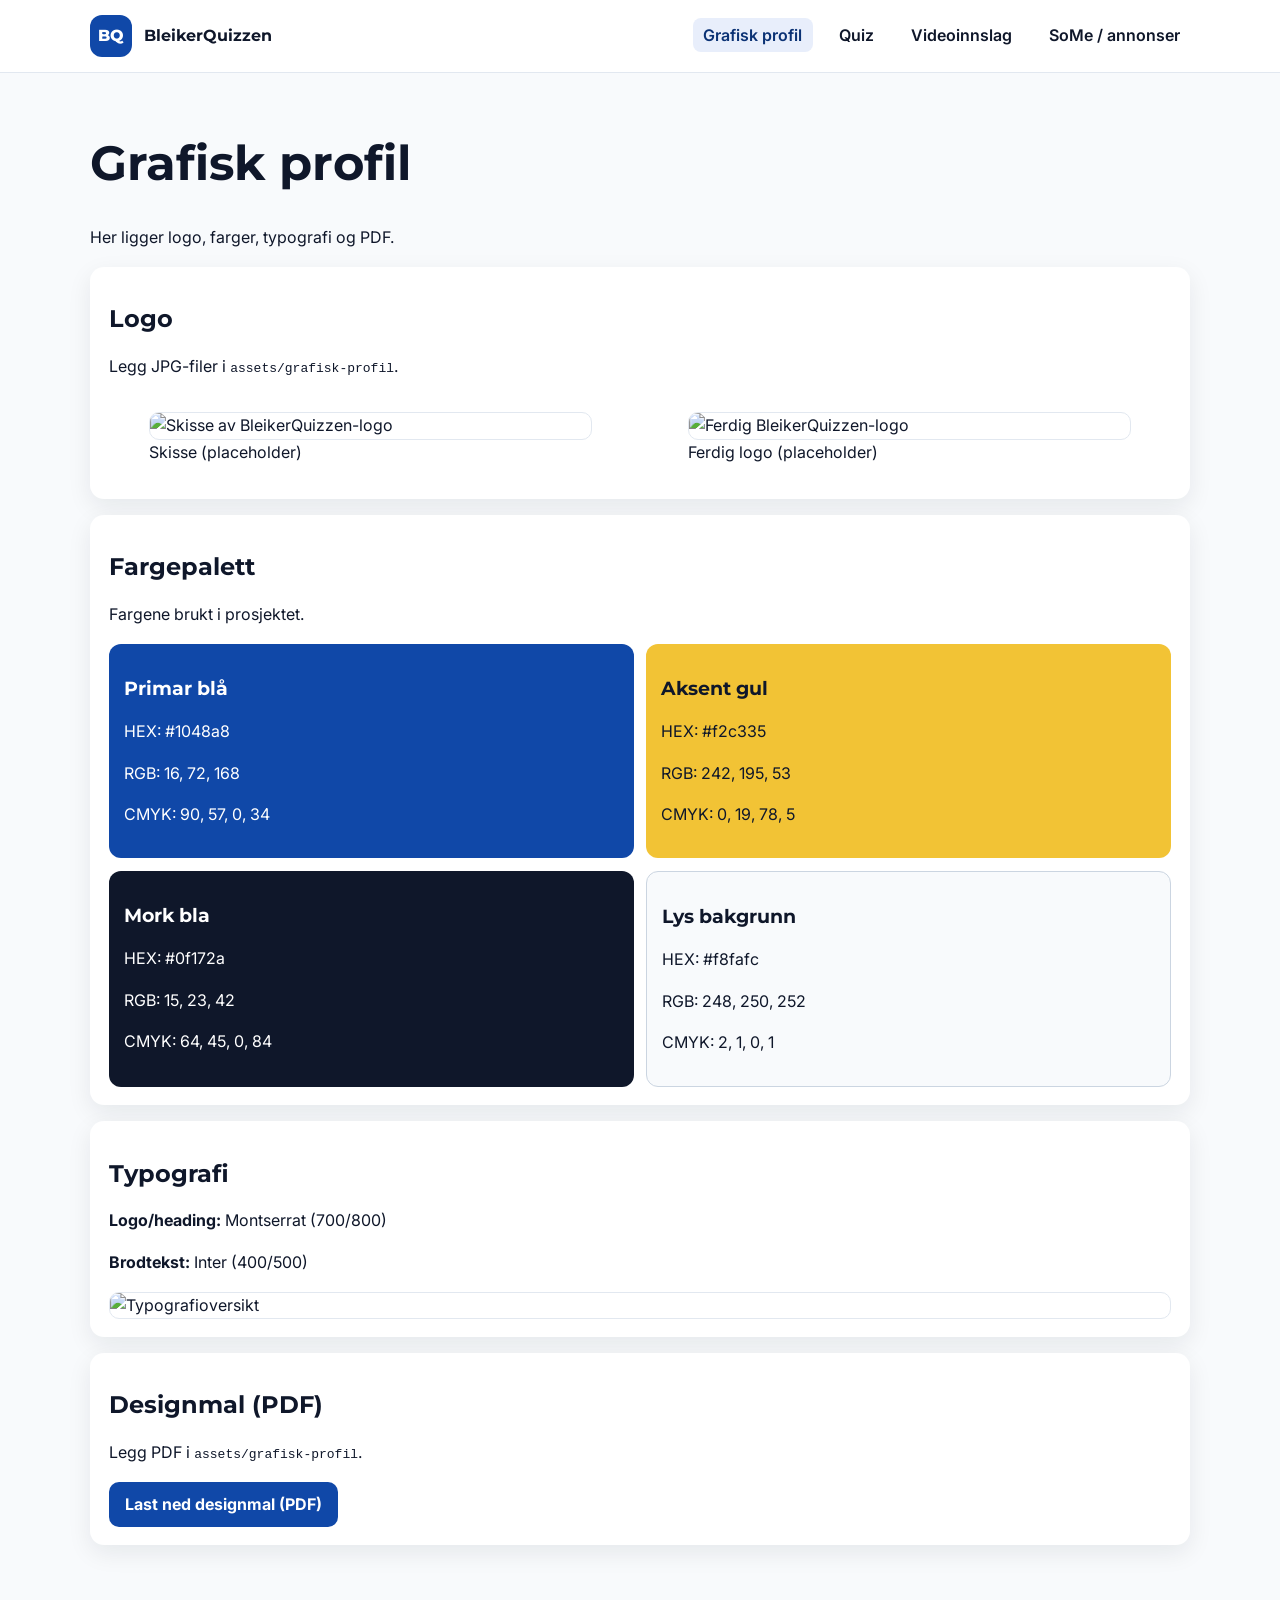
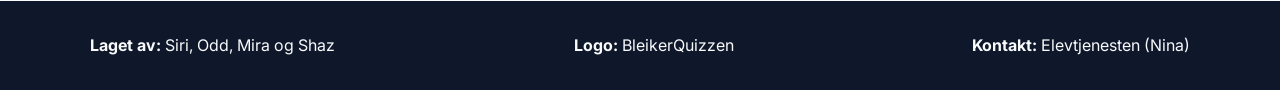
==== grafisk-profil.html @ b98b1ca9 "Initial commit" ====
<!doctype html>
<html lang="no">
  <head>
    <meta charset="UTF-8" />
    <meta name="viewport" content="width=device-width, initial-scale=1.0" />
    <title>BleikerQuizzen | Grafisk profil</title>
    <link rel="preconnect" href="https://fonts.googleapis.com" />
    <link rel="preconnect" href="https://fonts.gstatic.com" crossorigin />
    <link
      href="https://fonts.googleapis.com/css2?family=Montserrat:wght@400;600;700;800&family=Inter:wght@400;500;600&display=swap"
      rel="stylesheet"
    />
    <link rel="stylesheet" href="css/styles.css" />
    <script defer src="js/main.js"></script>
  </head>
  <body data-page="profile">
    <header class="site-header">
      <nav class="navbar container">
        <a class="logo" href="index.html" aria-label="BleikerQuizzen forside">
          <span class="logo-mark">BQ</span>
          <span class="logo-text">BleikerQuizzen</span>
        </a>
        <button class="menu-toggle" aria-label="Åpne meny" aria-expanded="false">Meny</button>
        <ul class="nav-links">
          <li><a href="grafisk-profil.html">Grafisk profil</a></li>
          <li><a href="quiz.html">Quiz</a></li>
          <li><a href="video.html">Videoinnslag</a></li>
          <li><a href="some-annonser.html">SoMe / annonser</a></li>
        </ul>
      </nav>
    </header>

    <main class="container page">
      <h1>Grafisk profil</h1>
      <p>Her ligger logo, farger, typografi og PDF.</p>

      <section class="content-card">
        <h2>Logo</h2>
        <p>Legg JPG-filer i <code>assets/grafisk-profil</code>.</p>
        <div class="media-grid">
          <figure>
            <img src="assets/grafisk-profil/logo-skisse.jpg" alt="Skisse av BleikerQuizzen-logo" />
            <figcaption>Skisse (placeholder)</figcaption>
          </figure>
          <figure>
            <img src="assets/grafisk-profil/logo-ferdig.jpg" alt="Ferdig BleikerQuizzen-logo" />
            <figcaption>Ferdig logo (placeholder)</figcaption>
          </figure>
        </div>
      </section>

      <section class="content-card">
        <h2>Fargepalett</h2>
        <p>Fargene brukt i prosjektet.</p>
        <div class="palette-grid">
          <article class="palette-box p1">
            <h3>Primar blå</h3>
            <p>HEX: #1048a8</p>
            <p>RGB: 16, 72, 168</p>
            <p>CMYK: 90, 57, 0, 34</p>
          </article>
          <article class="palette-box p2">
            <h3>Aksent gul</h3>
            <p>HEX: #f2c335</p>
            <p>RGB: 242, 195, 53</p>
            <p>CMYK: 0, 19, 78, 5</p>
          </article>
          <article class="palette-box p3">
            <h3>Mork bla</h3>
            <p>HEX: #0f172a</p>
            <p>RGB: 15, 23, 42</p>
            <p>CMYK: 64, 45, 0, 84</p>
          </article>
          <article class="palette-box p4">
            <h3>Lys bakgrunn</h3>
            <p>HEX: #f8fafc</p>
            <p>RGB: 248, 250, 252</p>
            <p>CMYK: 2, 1, 0, 1</p>
          </article>
        </div>
      </section>

      <section class="content-card">
        <h2>Typografi</h2>
        <p><strong>Logo/heading:</strong> Montserrat (700/800)</p>
        <p><strong>Brodtekst:</strong> Inter (400/500)</p>
        <img src="assets/grafisk-profil/typografi.jpg" alt="Typografioversikt" />
      </section>

      <section class="content-card">
        <h2>Designmal (PDF)</h2>
        <p>Legg PDF i <code>assets/grafisk-profil</code>.</p>
        <a class="btn btn-primary" href="assets/grafisk-profil/designmal.pdf" download>Last ned designmal (PDF)</a>
      </section>
    </main>

    <footer class="site-footer">
      <div class="container footer-content">
        <p><strong>Laget av:</strong> Siri, Odd, Mira og Shaz</p>
        <p><strong>Logo:</strong> BleikerQuizzen</p>
        <p><strong>Kontakt:</strong> Elevtjenesten (Nina)</p>
      </div>
    </footer>
  </body>
</html>
---- css/styles.css ----
:root {
  --color-primary: #1048a8;
  --color-primary-dark: #0b3275;
  --color-accent: #f2c335;
  --color-bg: #f8fafc;
  --color-surface: #ffffff;
  --color-text: #0f172a;
  --color-muted: #475569;
  --color-success: #15803d;
  --color-danger: #b91c1c;
  --radius: 14px;
  --shadow: 0 8px 24px rgba(15, 23, 42, 0.08);
}

*,
*::before,
*::after {
  box-sizing: border-box;
}

body {
  margin: 0;
  font-family: "Inter", Arial, sans-serif;
  color: var(--color-text);
  background: var(--color-bg);
  line-height: 1.6;
}

h1,
h2,
h3 {
  font-family: "Montserrat", Arial, sans-serif;
  line-height: 1.25;
}

h1 {
  font-size: clamp(2rem, 4vw, 3rem);
}

a {
  color: inherit;
}

.container {
  width: min(1100px, 92%);
  margin: 0 auto;
}

.site-header {
  position: sticky;
  top: 0;
  z-index: 20;
  background: var(--color-surface);
  border-bottom: 1px solid #e2e8f0;
}

.navbar {
  display: flex;
  align-items: center;
  justify-content: space-between;
  gap: 1rem;
  min-height: 72px;
}

.logo {
  display: inline-flex;
  align-items: center;
  gap: 0.75rem;
  text-decoration: none;
}

.logo-mark {
  display: inline-grid;
  place-items: center;
  width: 42px;
  height: 42px;
  border-radius: 12px;
  background: var(--color-primary);
  color: #fff;
  font-family: "Montserrat", Arial, sans-serif;
  font-weight: 800;
}

.logo-text {
  font-family: "Montserrat", Arial, sans-serif;
  font-weight: 700;
}

.menu-toggle {
  display: none;
  border: 1px solid #cbd5e1;
  border-radius: 10px;
  background: #fff;
  padding: 0.5rem 0.75rem;
}

.nav-links {
  list-style: none;
  display: flex;
  gap: 1rem;
  margin: 0;
  padding: 0;
}

.nav-links a {
  text-decoration: none;
  padding: 0.45rem 0.65rem;
  border-radius: 8px;
  font-weight: 600;
}

.nav-links a:hover,
.nav-links a.active {
  background: #e8eefb;
  color: var(--color-primary-dark);
}

.hero {
  padding: 3rem 0 2rem;
}

.hero-grid {
  display: grid;
  grid-template-columns: 1.35fr 1fr;
  gap: 1.5rem;
  align-items: start;
}

.ingress {
  font-weight: 600;
  color: var(--color-muted);
}

.hero-card,
.feature-card,
.content-card {
  background: var(--color-surface);
  border-radius: var(--radius);
  box-shadow: var(--shadow);
  padding: 1.1rem 1.2rem;
}

.hero-card {
  border-top: 5px solid var(--color-accent);
}

.hero-actions {
  display: flex;
  flex-wrap: wrap;
  gap: 0.75rem;
  margin-top: 1rem;
}

.feature-section {
  display: grid;
  grid-template-columns: repeat(3, minmax(0, 1fr));
  gap: 1rem;
  margin-bottom: 2.5rem;
}

.btn {
  display: inline-block;
  text-decoration: none;
  border: none;
  border-radius: 10px;
  padding: 0.62rem 1rem;
  font-weight: 700;
  cursor: pointer;
}

.btn-primary {
  background: var(--color-primary);
  color: #fff;
}

.btn-primary:hover {
  background: var(--color-primary-dark);
}

.btn-secondary {
  background: #e2e8f0;
  color: #0f172a;
}

.btn-secondary:hover {
  background: #cbd5e1;
}

.page {
  padding: 1.75rem 0 2.5rem;
}

.content-card {
  margin: 1rem 0;
}

img,
video {
  width: 100%;
  display: block;
  border-radius: 10px;
  border: 1px solid #e2e8f0;
  background: #fff;
}

.media-grid {
  display: grid;
  grid-template-columns: repeat(2, minmax(0, 1fr));
  gap: 1rem;
}

.video-grid {
  display: grid;
  grid-template-columns: repeat(3, minmax(0, 1fr));
  gap: 0.8rem;
}

.palette-grid {
  display: grid;
  grid-template-columns: repeat(2, minmax(0, 1fr));
  gap: 0.8rem;
}

.palette-box {
  border-radius: 12px;
  padding: 0.9rem;
  color: #fff;
}

.p1 {
  background: #1048a8;
}

.p2 {
  background: #f2c335;
  color: #0f172a;
}

.p3 {
  background: #0f172a;
}

.p4 {
  background: #f8fafc;
  color: #0f172a;
  border: 1px solid #cbd5e1;
}

input[type="text"] {
  width: min(340px, 100%);
  border: 1px solid #cbd5e1;
  border-radius: 10px;
  padding: 0.65rem;
  margin: 0.5rem 0 1rem;
}

.quiz-topline {
  display: flex;
  justify-content: space-between;
  gap: 1rem;
  font-weight: 600;
  color: var(--color-muted);
}

.badge {
  display: inline-block;
  margin-top: 0.3rem;
  margin-bottom: 1rem;
  padding: 0.15rem 0.55rem;
  border-radius: 999px;
  background: #e2e8f0;
  font-size: 0.85rem;
}

.answers {
  display: grid;
  gap: 0.65rem;
  margin-top: 1rem;
}

.answer-btn {
  text-align: left;
  border: 1px solid #cbd5e1;
  background: #fff;
  border-radius: 10px;
  padding: 0.72rem 0.8rem;
  font-weight: 600;
  cursor: pointer;
  transition: transform 0.15s ease, box-shadow 0.15s ease;
}

.answer-btn:hover:enabled {
  transform: translateY(-1px);
  box-shadow: 0 4px 12px rgba(2, 6, 23, 0.1);
}

.answer-btn.correct {
  background: #dcfce7;
  border-color: #86efac;
  color: #14532d;
}

.answer-btn.wrong {
  background: #fee2e2;
  border-color: #fca5a5;
  color: #7f1d1d;
}

.feedback {
  min-height: 1.2em;
  font-weight: 700;
}

.feedback.correct {
  color: var(--color-success);
}

.feedback.wrong {
  color: var(--color-danger);
}

.site-footer {
  background: #0f172a;
  color: #f8fafc;
  padding: 1rem 0;
}

.footer-content {
  display: flex;
  flex-wrap: wrap;
  justify-content: space-between;
  gap: 0.5rem 1.2rem;
}

.hidden {
  display: none !important;
}

@media (max-width: 880px) {
  .hero-grid,
  .feature-section,
  .media-grid,
  .palette-grid,
  .video-grid {
    grid-template-columns: 1fr;
  }

  .menu-toggle {
    display: block;
  }

  .nav-links {
    position: absolute;
    left: 4%;
    right: 4%;
    top: 72px;
    flex-direction: column;
    background: #fff;
    padding: 0.8rem;
    border-radius: 12px;
    box-shadow: var(--shadow);
    border: 1px solid #e2e8f0;
    display: none;
  }

  .nav-links.open {
    display: flex;
  }
}
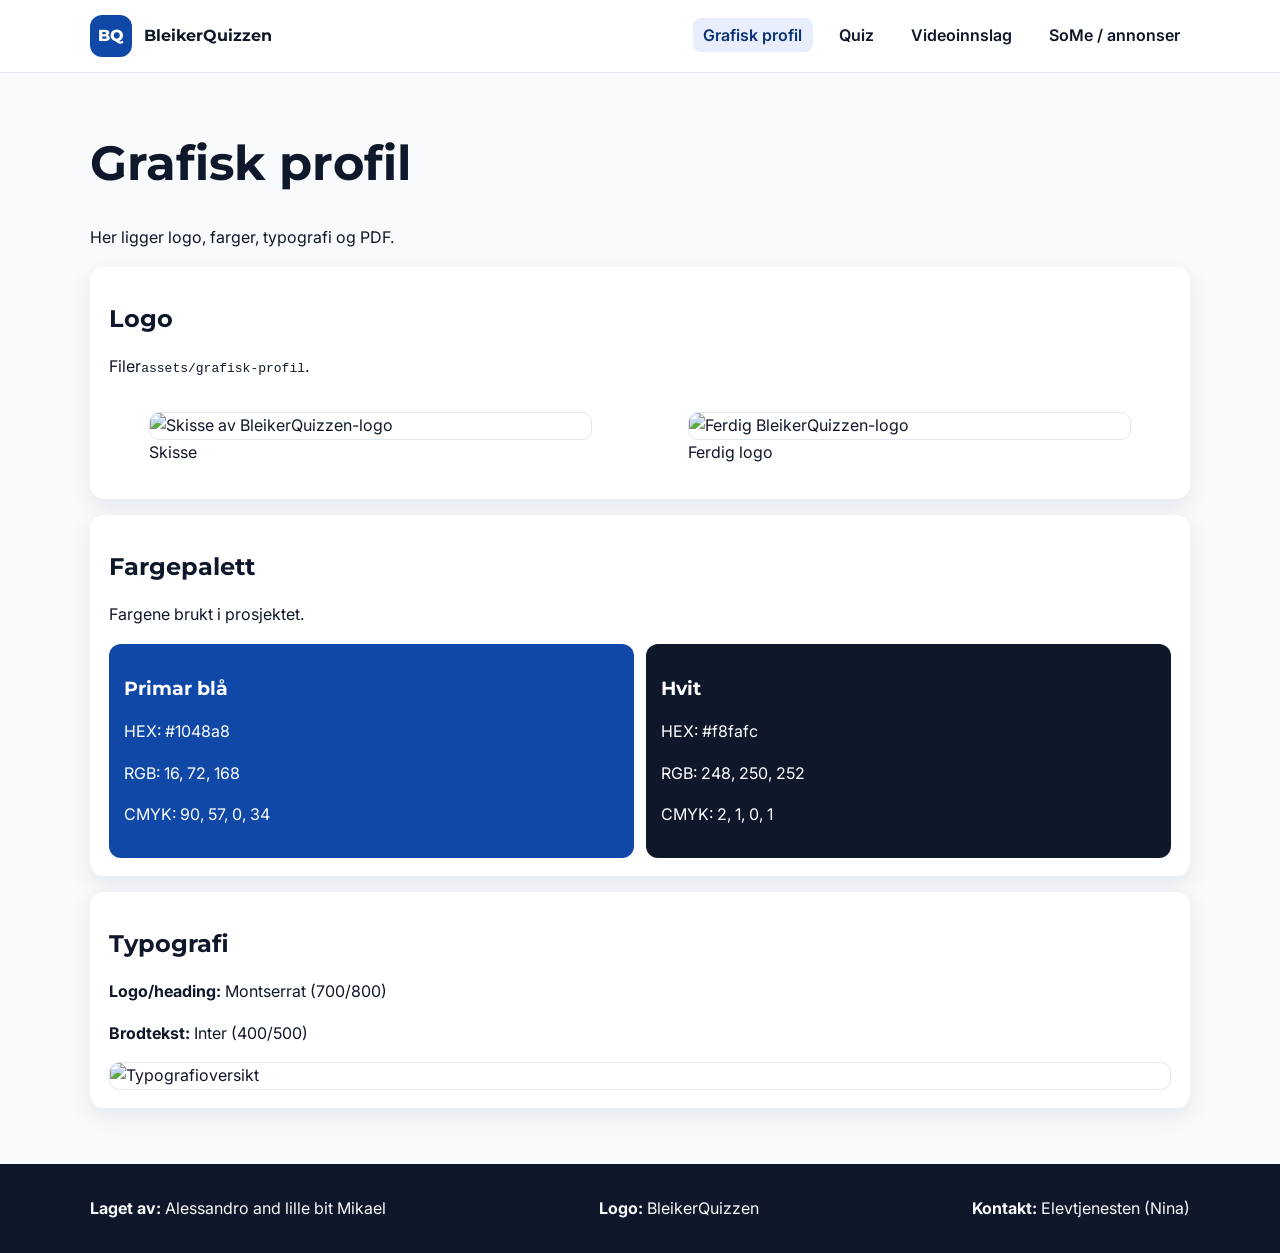
==== commit b950e1b3: "Update BleikerQuizzen pages Made-with: Cursor" ====
--- a/grafisk-profil.html
+++ b/grafisk-profil.html
@@ -36,15 +36,15 @@
 
       <section class="content-card">
         <h2>Logo</h2>
-        <p>Legg JPG-filer i <code>assets/grafisk-profil</code>.</p>
+        <p>Filer<code>assets/grafisk-profil</code>.</p>
         <div class="media-grid">
           <figure>
-            <img src="assets/grafisk-profil/logo-skisse.jpg" alt="Skisse av BleikerQuizzen-logo" />
-            <figcaption>Skisse (placeholder)</figcaption>
+            <img src="c:\Users\Alessandroc\Downloads\Quiz logo.png" alt="Skisse av BleikerQuizzen-logo" />
+            <figcaption>Skisse</figcaption>
           </figure>
           <figure>
-            <img src="assets/grafisk-profil/logo-ferdig.jpg" alt="Ferdig BleikerQuizzen-logo" />
-            <figcaption>Ferdig logo (placeholder)</figcaption>
+            <img src="c:\Users\Alessandroc\Downloads\Quiz logo.png" alt="Ferdig BleikerQuizzen-logo" />
+            <figcaption>Ferdig logo</figcaption>
           </figure>
         </div>
       </section>
@@ -59,20 +59,9 @@
             <p>RGB: 16, 72, 168</p>
             <p>CMYK: 90, 57, 0, 34</p>
           </article>
-          <article class="palette-box p2">
-            <h3>Aksent gul</h3>
-            <p>HEX: #f2c335</p>
-            <p>RGB: 242, 195, 53</p>
-            <p>CMYK: 0, 19, 78, 5</p>
-          </article>
+        
           <article class="palette-box p3">
-            <h3>Mork bla</h3>
-            <p>HEX: #0f172a</p>
-            <p>RGB: 15, 23, 42</p>
-            <p>CMYK: 64, 45, 0, 84</p>
-          </article>
-          <article class="palette-box p4">
-            <h3>Lys bakgrunn</h3>
+            <h3>Hvit</h3>
             <p>HEX: #f8fafc</p>
             <p>RGB: 248, 250, 252</p>
             <p>CMYK: 2, 1, 0, 1</p>
@@ -84,19 +73,14 @@
         <h2>Typografi</h2>
         <p><strong>Logo/heading:</strong> Montserrat (700/800)</p>
         <p><strong>Brodtekst:</strong> Inter (400/500)</p>
-        <img src="assets/grafisk-profil/typografi.jpg" alt="Typografioversikt" />
+        <img src="c:\Users\Alessandroc\Downloads\Quiz logo.png" alt="Typografioversikt" />
       </section>
 
-      <section class="content-card">
-        <h2>Designmal (PDF)</h2>
-        <p>Legg PDF i <code>assets/grafisk-profil</code>.</p>
-        <a class="btn btn-primary" href="assets/grafisk-profil/designmal.pdf" download>Last ned designmal (PDF)</a>
-      </section>
     </main>
 
     <footer class="site-footer">
       <div class="container footer-content">
-        <p><strong>Laget av:</strong> Siri, Odd, Mira og Shaz</p>
+        <p><strong>Laget av:</strong> Alessandro and lille bit Mikael</p>
         <p><strong>Logo:</strong> BleikerQuizzen</p>
         <p><strong>Kontakt:</strong> Elevtjenesten (Nina)</p>
       </div>
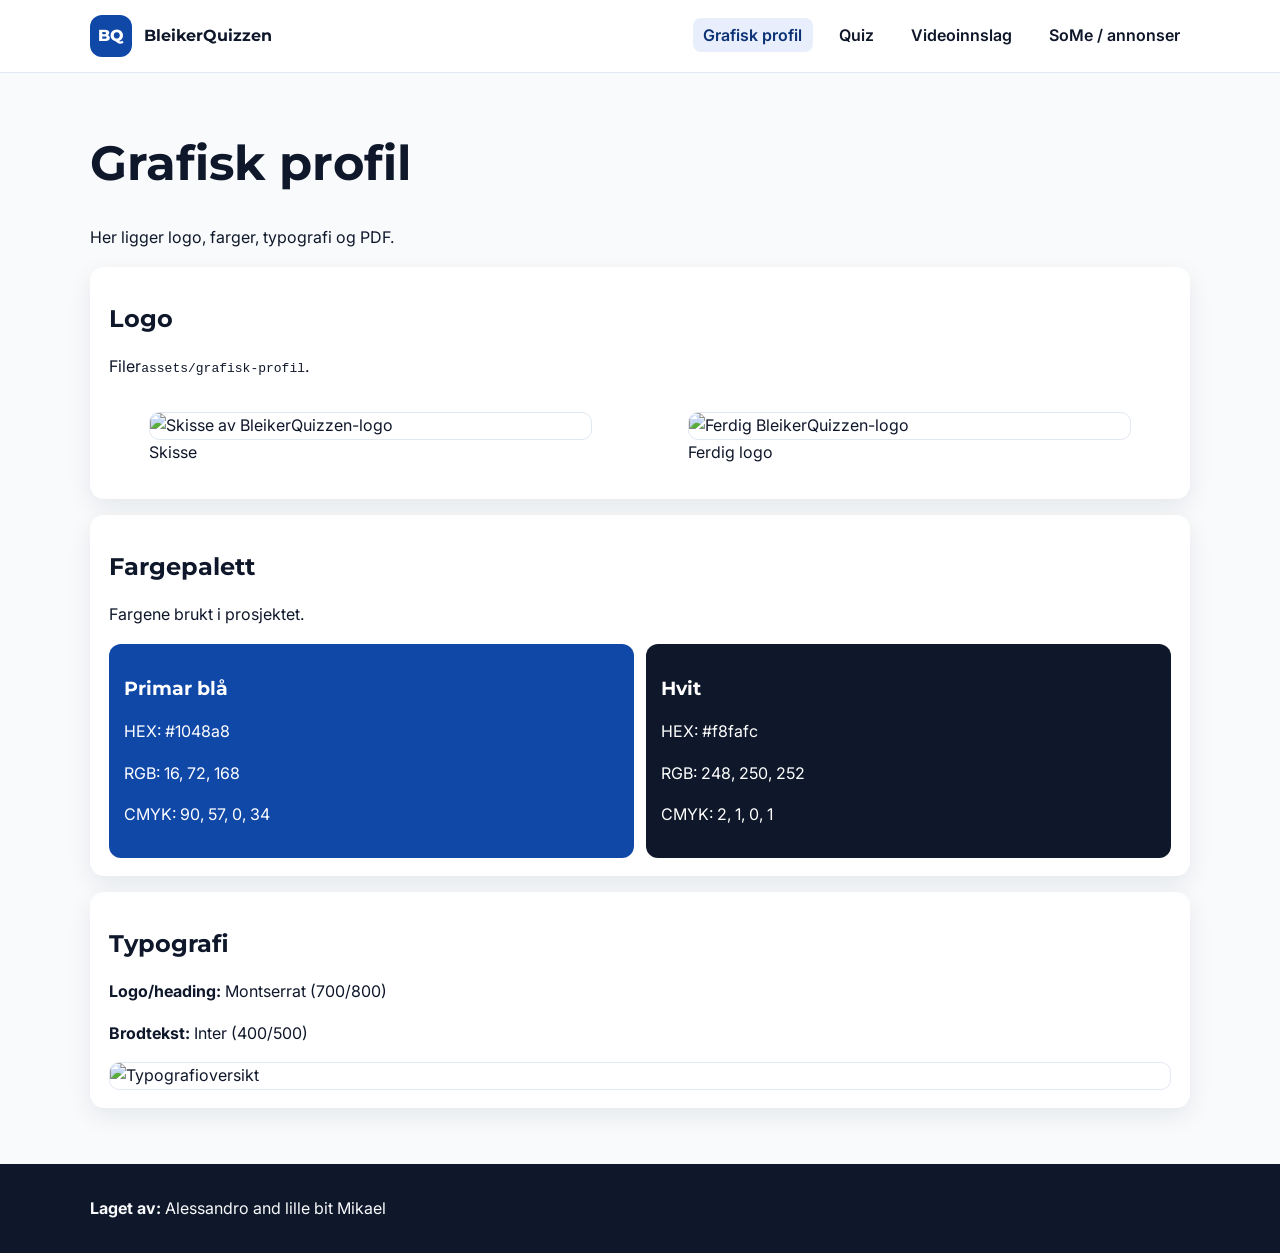
==== commit 1adc6621: "Update footer text Made-with: Cursor" ====
--- a/grafisk-profil.html
+++ b/grafisk-profil.html
@@ -81,8 +81,6 @@
     <footer class="site-footer">
       <div class="container footer-content">
         <p><strong>Laget av:</strong> Alessandro and lille bit Mikael</p>
-        <p><strong>Logo:</strong> BleikerQuizzen</p>
-        <p><strong>Kontakt:</strong> Elevtjenesten (Nina)</p>
       </div>
     </footer>
   </body>
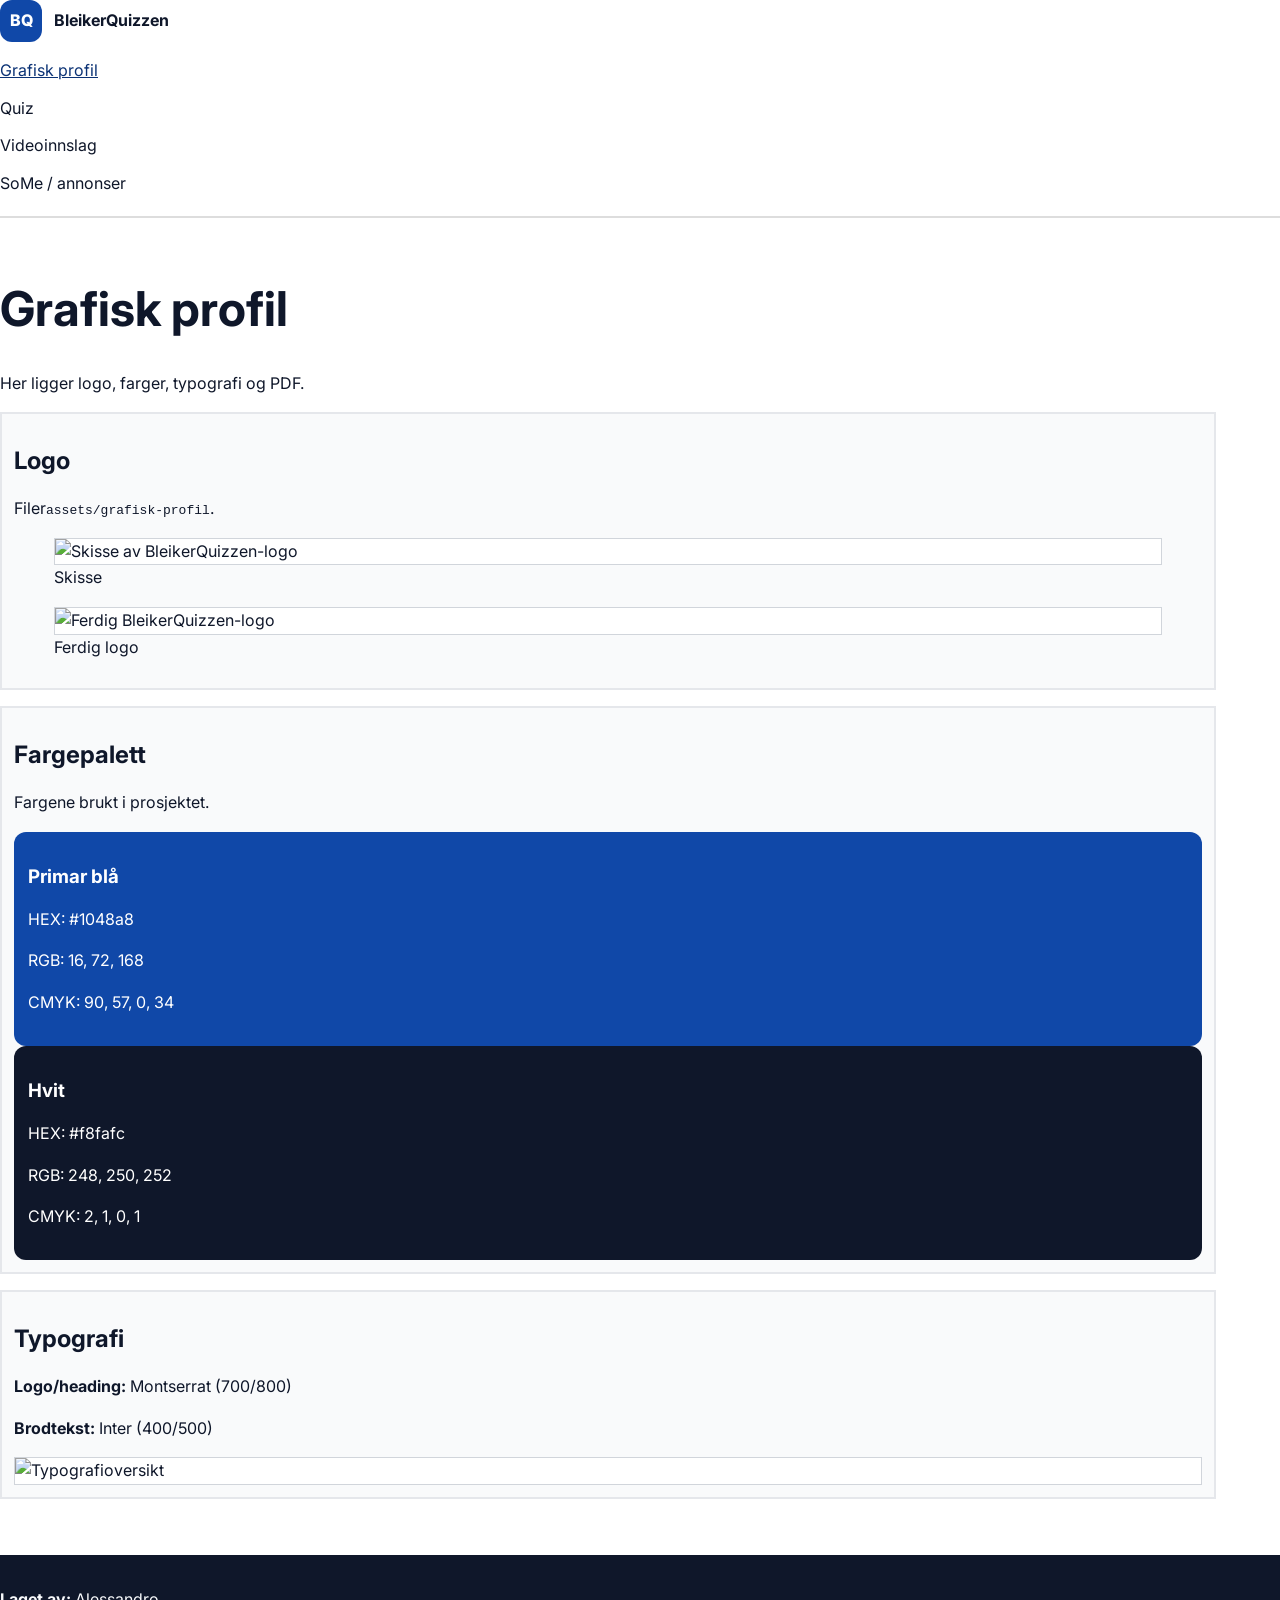
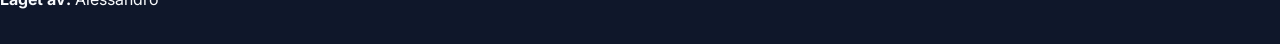
==== commit b4cd308b: "Update beginner look + CPR mini and fix paths Made-with: Cursor" ====
--- a/grafisk-profil.html
+++ b/grafisk-profil.html
@@ -39,11 +39,11 @@
         <p>Filer<code>assets/grafisk-profil</code>.</p>
         <div class="media-grid">
           <figure>
-            <img src="c:\Users\Alessandroc\Downloads\Quiz logo.png" alt="Skisse av BleikerQuizzen-logo" />
+            <img src="assets/grafisk-profil/logo-skisse.jpg" alt="Skisse av BleikerQuizzen-logo" />
             <figcaption>Skisse</figcaption>
           </figure>
           <figure>
-            <img src="c:\Users\Alessandroc\Downloads\Quiz logo.png" alt="Ferdig BleikerQuizzen-logo" />
+            <img src="assets/grafisk-profil/logo-ferdig.jpg" alt="Ferdig BleikerQuizzen-logo" />
             <figcaption>Ferdig logo</figcaption>
           </figure>
         </div>
@@ -73,15 +73,15 @@
         <h2>Typografi</h2>
         <p><strong>Logo/heading:</strong> Montserrat (700/800)</p>
         <p><strong>Brodtekst:</strong> Inter (400/500)</p>
-        <img src="c:\Users\Alessandroc\Downloads\Quiz logo.png" alt="Typografioversikt" />
+        <img src="assets/grafisk-profil/typografi.jpg" alt="Typografioversikt" />
       </section>
 
     </main>
 
     <footer class="site-footer">
       <div class="container footer-content">
-        <p><strong>Laget av:</strong> Alessandro and lille bit Mikael</p>
+        <p><strong>Laget av:</strong> Alessandro</p>
       </div>
     </footer>
   </body>
-</html>
+</html>
--- a/css/styles.css
+++ b/css/styles.css
@@ -8,6 +8,8 @@
   --color-muted: #475569;
   --color-success: #15803d;
   --color-danger: #b91c1c;
+  --fontfamily: "Inter", Arial, sans-serif;
+  --headingfont: "Inter", Arial, sans-serif;
   --radius: 14px;
   --shadow: 0 8px 24px rgba(15, 23, 42, 0.08);
 }
@@ -20,7 +22,7 @@
 
 body {
   margin: 0;
-  font-family: "Inter", Arial, sans-serif;
+  font-family: var(--fontfamily);
   color: var(--color-text);
   background: var(--color-bg);
   line-height: 1.6;
@@ -29,7 +31,7 @@
 h1,
 h2,
 h3 {
-  font-family: "Montserrat", Arial, sans-serif;
+  font-family: var(--headingfont);
   line-height: 1.25;
 }
 
@@ -77,12 +79,12 @@
   border-radius: 12px;
   background: var(--color-primary);
   color: #fff;
-  font-family: "Montserrat", Arial, sans-serif;
+  font-family: var(--headingfont);
   font-weight: 800;
 }
 
 .logo-text {
-  font-family: "Montserrat", Arial, sans-serif;
+  font-family: var(--headingfont);
   font-weight: 700;
 }
 
@@ -367,3 +369,118 @@
     display: flex;
   }
 }
+
+body {
+  background: #ffffff;
+}
+
+.container {
+  width: 95%;
+  margin: 0;
+}
+
+.site-header {
+  position: static;
+  border-bottom: 2px solid #ddd;
+}
+
+.navbar {
+  display: block;
+}
+
+.menu-toggle {
+  display: none;
+}
+
+.nav-links {
+  display: block;
+  margin: 10px 0 14px;
+  padding: 0;
+}
+
+.nav-links a {
+  display: block;
+  padding: 6px 0;
+  border-radius: 0;
+  font-weight: 400;
+}
+
+.nav-links a:hover {
+  background: transparent;
+  text-decoration: underline;
+  color: #0b3275;
+}
+
+.nav-links a.active {
+  background: transparent;
+  text-decoration: underline;
+  color: #0b3275;
+}
+
+.hero-grid {
+  display: block;
+}
+
+.hero-card,
+.feature-card,
+.content-card {
+  box-shadow: none;
+  border: 2px solid #e5e7eb;
+  border-radius: 0;
+  padding: 12px;
+  background: #f9fafb;
+}
+
+.hero-card {
+  border-top: 0;
+}
+
+.feature-section {
+  display: block;
+}
+
+.btn {
+  border-radius: 0;
+  border: 2px solid #0b3275;
+  background: #fff;
+  padding: 10px 12px;
+}
+
+.btn-primary {
+  background: #1048a8;
+  color: #fff;
+}
+
+.btn-secondary {
+  background: #fff;
+  color: #0f172a;
+}
+
+.media-grid,
+.video-grid,
+.palette-grid {
+  display: block;
+}
+
+img,
+video {
+  border-radius: 0;
+  border: 1px solid #d1d5db;
+}
+
+.answers {
+  display: block;
+}
+
+.answer-btn {
+  width: 100%;
+  margin: 8px 0;
+  border-radius: 0;
+}
+
+.quiz-topline {
+  display: block;
+}
+
+
+
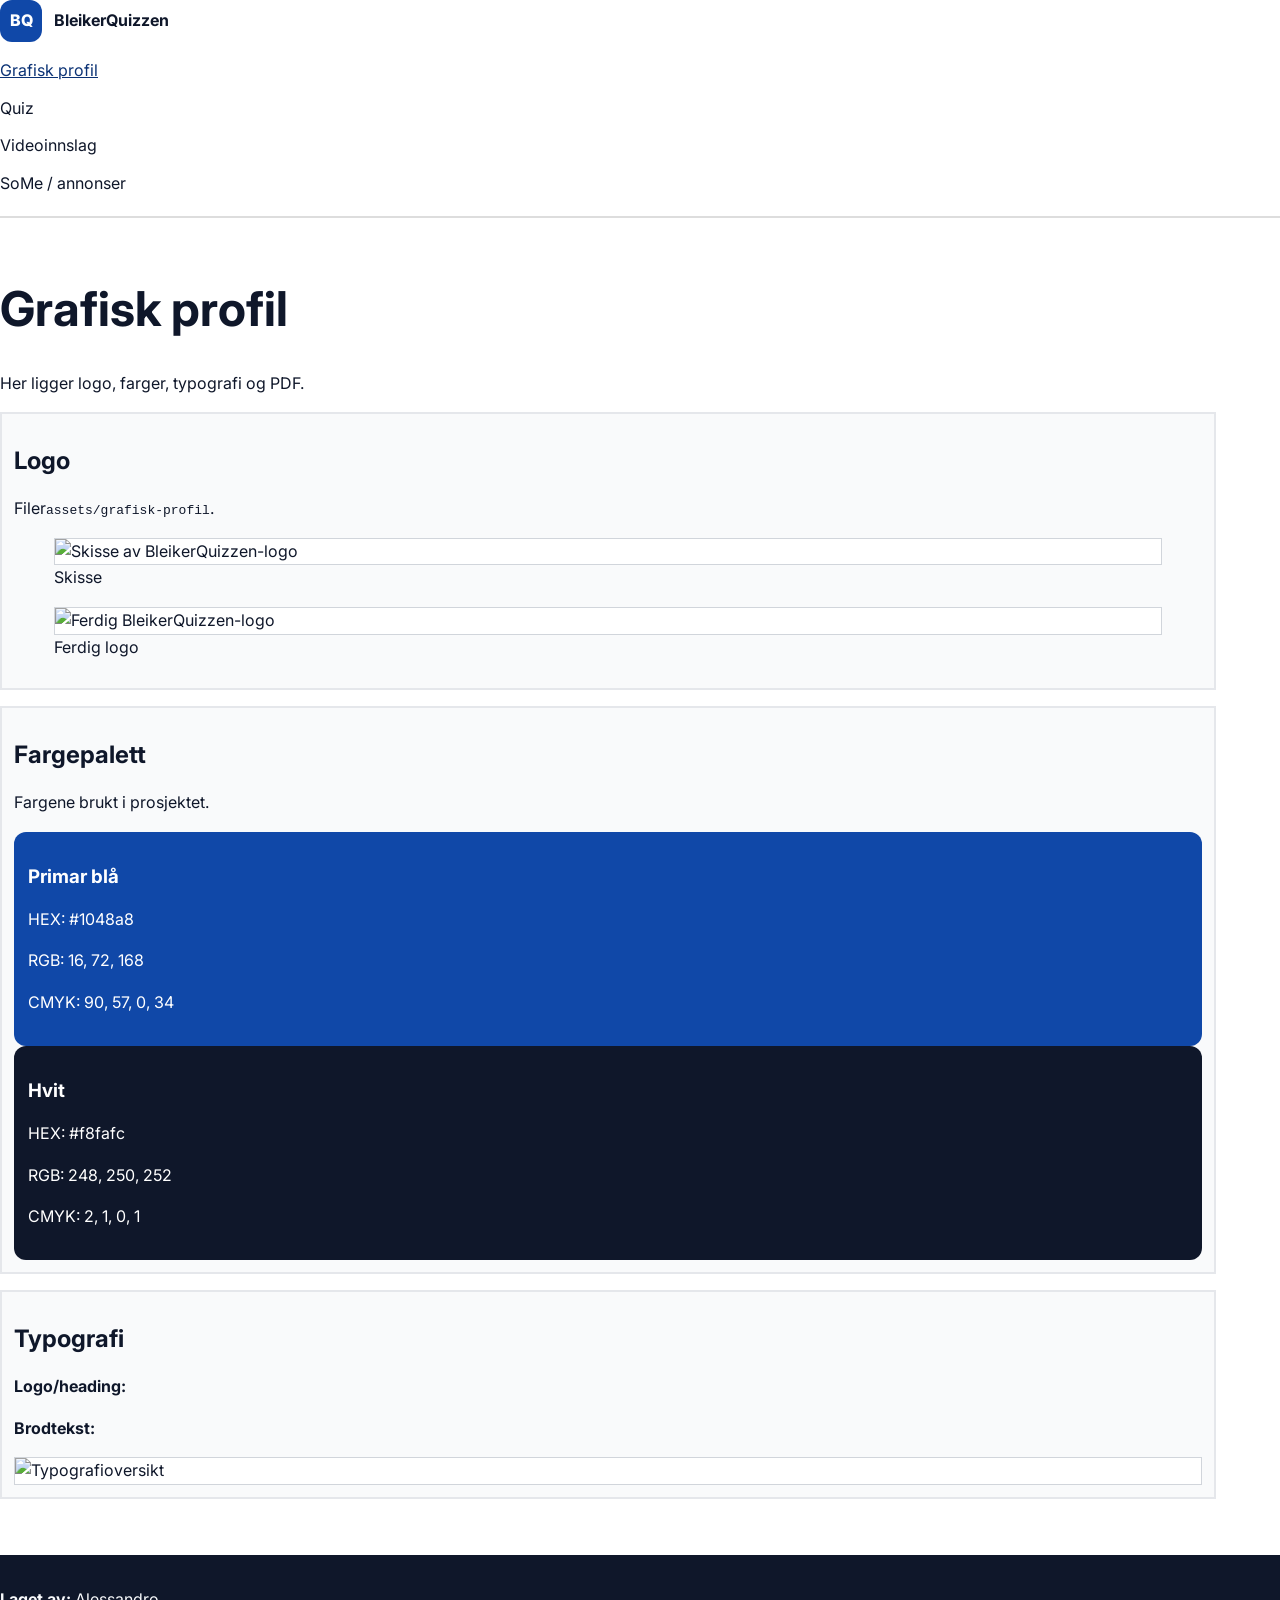
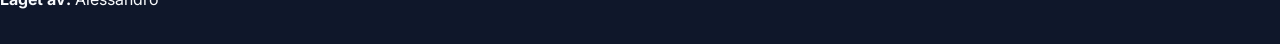
==== commit 33eaafce: "update" ====
--- a/grafisk-profil.html
+++ b/grafisk-profil.html
@@ -39,11 +39,11 @@
         <p>Filer<code>assets/grafisk-profil</code>.</p>
         <div class="media-grid">
           <figure>
-            <img src="assets/grafisk-profil/logo-skisse.jpg" alt="Skisse av BleikerQuizzen-logo" />
+            <img src="../assets/grafisk-profil/logo-skisse.jpg" alt="Skisse av BleikerQuizzen-logo" />
             <figcaption>Skisse</figcaption>
           </figure>
           <figure>
-            <img src="assets/grafisk-profil/logo-ferdig.jpg" alt="Ferdig BleikerQuizzen-logo" />
+            <img src="../assets/grafisk-profil/logo-ferdig.jpg" alt="Ferdig BleikerQuizzen-logo" />
             <figcaption>Ferdig logo</figcaption>
           </figure>
         </div>
@@ -71,8 +71,8 @@
 
       <section class="content-card">
         <h2>Typografi</h2>
-        <p><strong>Logo/heading:</strong> Montserrat (700/800)</p>
-        <p><strong>Brodtekst:</strong> Inter (400/500)</p>
+        <p><strong>Logo/heading:</strong></p>
+        <p><strong>Brodtekst:</strong></p>
         <img src="assets/grafisk-profil/typografi.jpg" alt="Typografioversikt" />
       </section>
 
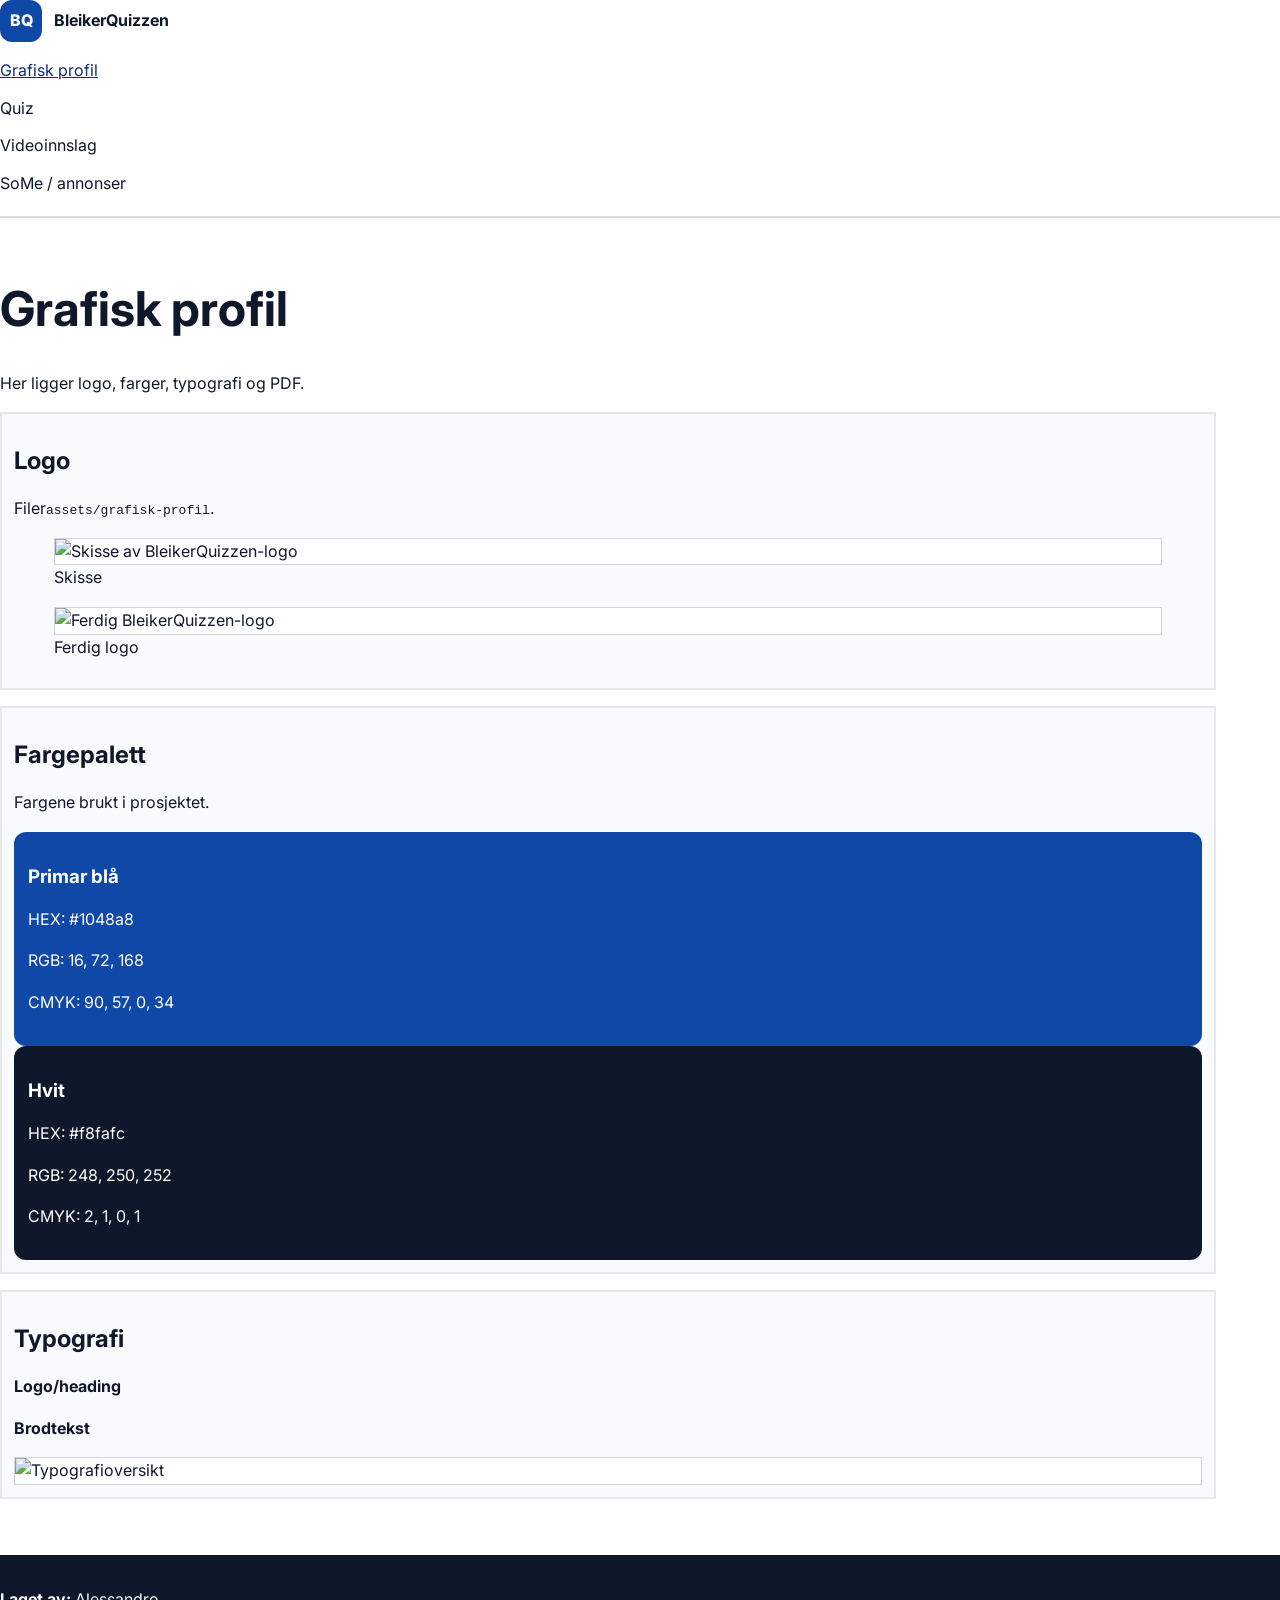
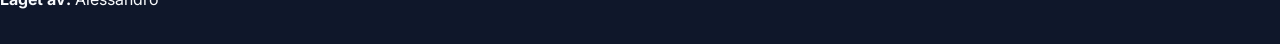
==== commit f87d4611: "update" ====
--- a/grafisk-profil.html
+++ b/grafisk-profil.html
@@ -71,8 +71,8 @@
 
       <section class="content-card">
         <h2>Typografi</h2>
-        <p><strong>Logo/heading:</strong></p>
-        <p><strong>Brodtekst:</strong></p>
+        <p><strong>Logo/heading</strong></p>
+        <p><strong>Brodtekst</strong></p>
         <img src="assets/grafisk-profil/typografi.jpg" alt="Typografioversikt" />
       </section>
 
